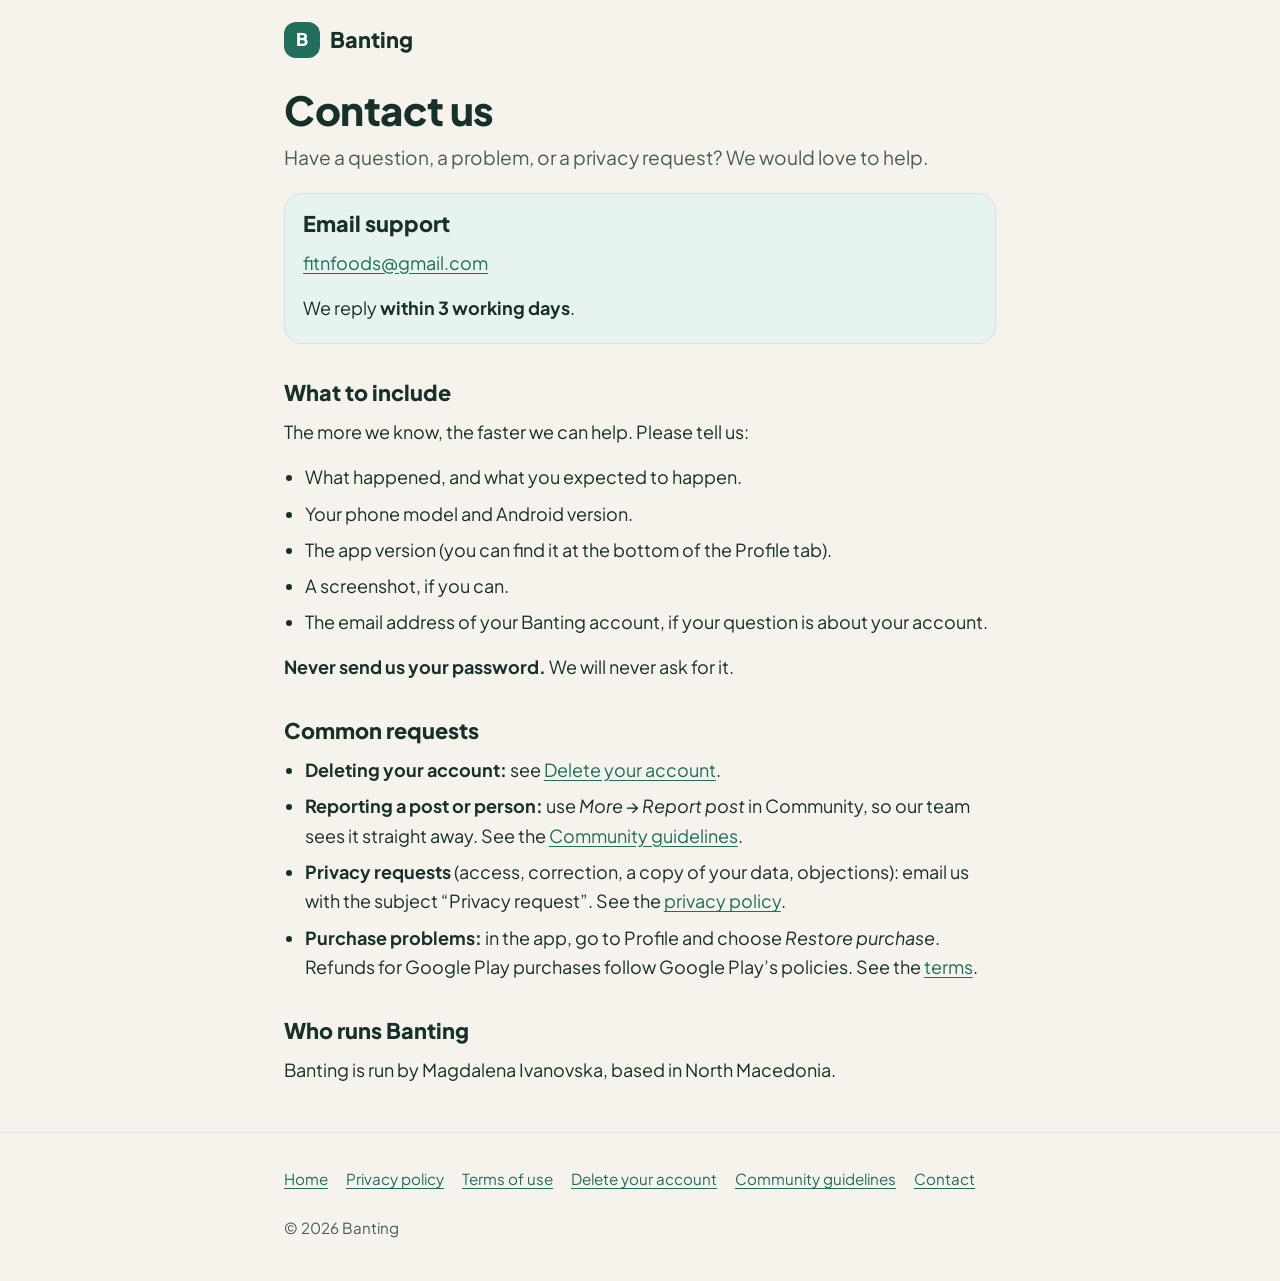
==== contact.html @ 161bb932 "Banting website: privacy policy, terms, account deletion, community guidelines, contact (drafts for " ====
<!DOCTYPE html>
<html lang="en-GB">
<head>
  <meta charset="utf-8">
  <meta name="viewport" content="width=device-width, initial-scale=1">
  <title>Contact Banting support</title>
  <meta name="description" content="How to contact Banting support, what to include in your message, and how quickly we reply.">
  <meta name="theme-color" content="#F6F3EC">
  <link rel="preconnect" href="https://fonts.googleapis.com">
  <link rel="preconnect" href="https://fonts.gstatic.com" crossorigin>
  <link rel="stylesheet" href="https://fonts.googleapis.com/css2?family=Plus+Jakarta+Sans:wght@400;500;600;700;800&amp;display=swap">
  <link rel="stylesheet" href="banting.css">
</head>
<body>
  <a class="skip" href="#main">Skip to content</a>
  <header class="site-header">
    <div class="wrap">
      <a class="brand" href="index.html"><span class="brand-mark" aria-hidden="true">B</span>Banting</a>
    </div>
  </header>
  <main id="main" class="wrap">

    <h1>Contact us</h1>
    <p class="lead">Have a question, a problem, or a privacy request? We would love to help.</p>

    <div class="callout">
      <h2>Email support</h2>
      <p><a href="mailto:fitnfoods@gmail.com">fitnfoods@gmail.com</a></p>
      <p>We reply <strong>within 3 working days</strong>.</p>
    </div>

    <h2>What to include</h2>
    <p>The more we know, the faster we can help. Please tell us:</p>
    <ul>
      <li>What happened, and what you expected to happen.</li>
      <li>Your phone model and Android version.</li>
      <li>The app version (you can find it at the bottom of the Profile tab).</li>
      <li>A screenshot, if you can.</li>
      <li>The email address of your Banting account, if your question is about your account.</li>
    </ul>
    <p><strong>Never send us your password.</strong> We will never ask for it.</p>

    <h2>Common requests</h2>
    <ul>
      <li><strong>Deleting your account:</strong> see <a href="delete-account.html">Delete your account</a>.</li>
      <li><strong>Reporting a post or person:</strong> use <em>More</em> &rarr; <em>Report post</em> in Community, so our team sees it straight away. See the <a href="community-guidelines.html">Community guidelines</a>.</li>
      <li><strong>Privacy requests</strong> (access, correction, a copy of your data, objections): email us with the subject &ldquo;Privacy request&rdquo;. See the <a href="privacy.html#rights">privacy policy</a>.</li>
      <li><strong>Purchase problems:</strong> in the app, go to Profile and choose <em>Restore purchase</em>. Refunds for Google Play purchases follow Google Play&rsquo;s policies. See the <a href="terms.html#purchase">terms</a>.</li>
    </ul>

    <h2>Who runs Banting</h2>
    <p>Banting is run by Magdalena Ivanovska, based in North Macedonia.</p>
  </main>
  <footer class="site-footer">
    <div class="wrap">
      <nav aria-label="Site pages">
        <ul>
      <li><a href="index.html">Home</a></li>
      <li><a href="privacy.html">Privacy policy</a></li>
      <li><a href="terms.html">Terms of use</a></li>
      <li><a href="delete-account.html">Delete your account</a></li>
      <li><a href="community-guidelines.html">Community guidelines</a></li>
      <li><a href="contact.html">Contact</a></li>
        </ul>
      </nav>
      <p>&copy; 2026 Banting</p>
    </div>
  </footer>
</body>
</html>
---- banting.css ----
/* Banting website – one shared stylesheet. Light theme only. */
:root {
  --bg: #F6F3EC;
  --ink: #17312A;
  --muted: #4A5E57;
  --brand: #1F6F5C;
  --brand-dark: #15513F;
  --mint: #E7F3EE;
  --card: #FFFFFF;
  --line: #E1E7E3;
  --radius: 18px;
}
*, *::before, *::after { box-sizing: border-box; }
html { -webkit-text-size-adjust: 100%; }
body {
  margin: 0;
  background: var(--bg);
  color: var(--ink);
  font-family: "Plus Jakarta Sans", system-ui, -apple-system, "Segoe UI", Roboto, sans-serif;
  font-size: 1.0625rem;
  line-height: 1.65;
}
.skip {
  position: absolute; left: 16px; top: -60px;
  background: var(--brand); color: #fff; padding: 10px 16px; border-radius: 10px; z-index: 10;
}
.skip:focus { top: 12px; }
.wrap { width: 100%; max-width: 760px; margin: 0 auto; padding: 0 16px; }

/* Header */
.site-header { padding: 18px 0 6px; }
.brand {
  display: inline-flex; align-items: center; gap: 10px; min-height: 44px;
  font-weight: 800; font-size: 1.35rem; color: var(--ink); text-decoration: none;
}
.brand-mark {
  width: 36px; height: 36px; border-radius: 12px; background: var(--brand); color: #fff;
  display: inline-flex; align-items: center; justify-content: center; font-size: 1.1rem;
}

/* Text */
h1 { font-size: 2rem; line-height: 1.2; font-weight: 800; margin: 18px 0 8px; letter-spacing: -0.01em; }
h2 { font-size: 1.35rem; line-height: 1.3; font-weight: 800; margin: 2.2rem 0 0.6rem; scroll-margin-top: 16px; }
h3 { font-size: 1.1rem; font-weight: 700; margin: 1.5rem 0 0.4rem; }
p, ul, ol { margin: 0 0 1rem; }
ul, ol { padding-left: 1.3rem; }
li { margin-bottom: 0.4rem; }
a { color: var(--brand); text-underline-offset: 3px; }
a:hover { color: var(--brand-dark); }
a:focus-visible, button:focus-visible { outline: 3px solid var(--brand); outline-offset: 3px; border-radius: 6px; }
.lead { font-size: 1.2rem; color: var(--muted); margin-bottom: 1.2rem; }
.meta { color: var(--muted); font-size: 0.95rem; margin-bottom: 1.4rem; }
.draft-note {
  background: var(--mint); border: 1.5px solid var(--line); border-radius: 14px;
  padding: 12px 16px; font-size: 0.95rem; color: var(--muted); margin: 0 0 1.4rem;
}

/* Cards and callouts */
.card {
  background: var(--card); border: 1.5px solid var(--line); border-radius: var(--radius);
  padding: 18px 18px 6px; margin: 0 0 1rem;
}
.callout {
  background: var(--mint); border: 1.5px solid #CFE5DC; border-radius: var(--radius);
  padding: 16px 18px 4px; margin: 1.2rem 0;
}
.callout h2, .callout h3 { margin-top: 0; }
.badge {
  display: inline-block; background: var(--brand); color: #fff; font-weight: 700;
  padding: 8px 16px; border-radius: 999px; font-size: 0.95rem; margin: 4px 0 18px;
}
.btn {
  display: inline-flex; align-items: center; justify-content: center; min-height: 48px;
  background: var(--brand); color: #fff; font-weight: 700; text-decoration: none;
  padding: 10px 22px; border-radius: 14px; margin-bottom: 1rem;
}
.btn:hover { background: var(--brand-dark); color: #fff; }

/* Link list on the home page */
.link-grid { list-style: none; padding: 0; margin: 0 0 1.5rem; display: grid; gap: 10px; }
.link-grid li { margin: 0; }
.link-grid a {
  display: block; min-height: 44px; background: var(--card); border: 1.5px solid var(--line);
  border-radius: 16px; padding: 14px 18px; text-decoration: none; color: var(--ink);
}
.link-grid a:hover { border-color: var(--brand); }
.link-grid strong { display: block; color: var(--brand); font-size: 1.05rem; }
.link-grid span { color: var(--muted); font-size: 0.95rem; }

/* Table of contents */
.toc { background: var(--card); border: 1.5px solid var(--line); border-radius: var(--radius); padding: 14px 18px; margin: 0 0 1.5rem; }
.toc p { font-weight: 700; margin: 0 0 6px; }
.toc ol { margin: 0; columns: 1; }
.toc a { display: inline-block; min-height: 28px; }

/* Tables: stacked cards on phones, real table on wide screens */
.table-wrap { margin: 0 0 1.4rem; }
table { width: 100%; border-collapse: collapse; font-size: 0.95rem; }
table, tbody { display: block; }
thead { position: absolute; left: -9999px; }
tr { display: block; background: var(--card); border: 1.5px solid var(--line); border-radius: 14px; padding: 10px 14px; margin-bottom: 10px; }
td, th { display: block; text-align: left; padding: 4px 0; vertical-align: top; }
td::before { content: attr(data-label); display: block; font-size: 0.78rem; font-weight: 800; text-transform: uppercase; letter-spacing: 0.04em; color: var(--muted); }
td:first-child { font-weight: 600; }

/* Placeholder highlight – DELETE this block at launch, once every [[PLACEHOLDER]] is replaced. */

/* Footer */
.site-footer { margin-top: 3rem; border-top: 1.5px solid var(--line); padding: 24px 0 40px; font-size: 0.95rem; color: var(--muted); }
.site-footer ul { list-style: none; padding: 0; margin: 0 0 14px; display: flex; flex-wrap: wrap; gap: 0 18px; }
.site-footer li { margin: 0; }
.site-footer a { display: inline-block; min-height: 44px; line-height: 44px; }
.site-footer p { margin: 0; }

@media (min-width: 700px) {
  body { font-size: 1.125rem; }
  .wrap { padding: 0 24px; }
  h1 { font-size: 2.5rem; }
  .toc ol { columns: 2; column-gap: 28px; }
  thead { position: static; }
  table { display: table; }
  tbody { display: table-row-group; }
  tr { display: table-row; background: none; border: 0; padding: 0; margin: 0; }
  th, td { display: table-cell; padding: 10px 12px; border-bottom: 1.5px solid var(--line); }
  th { background: var(--mint); font-size: 0.85rem; text-transform: uppercase; letter-spacing: 0.04em; color: var(--muted); }
  td::before { display: none; }
  .table-wrap { background: var(--card); border: 1.5px solid var(--line); border-radius: 14px; overflow: hidden; }
  tr:last-child td { border-bottom: 0; }
}
.first { margin-top: 0; }
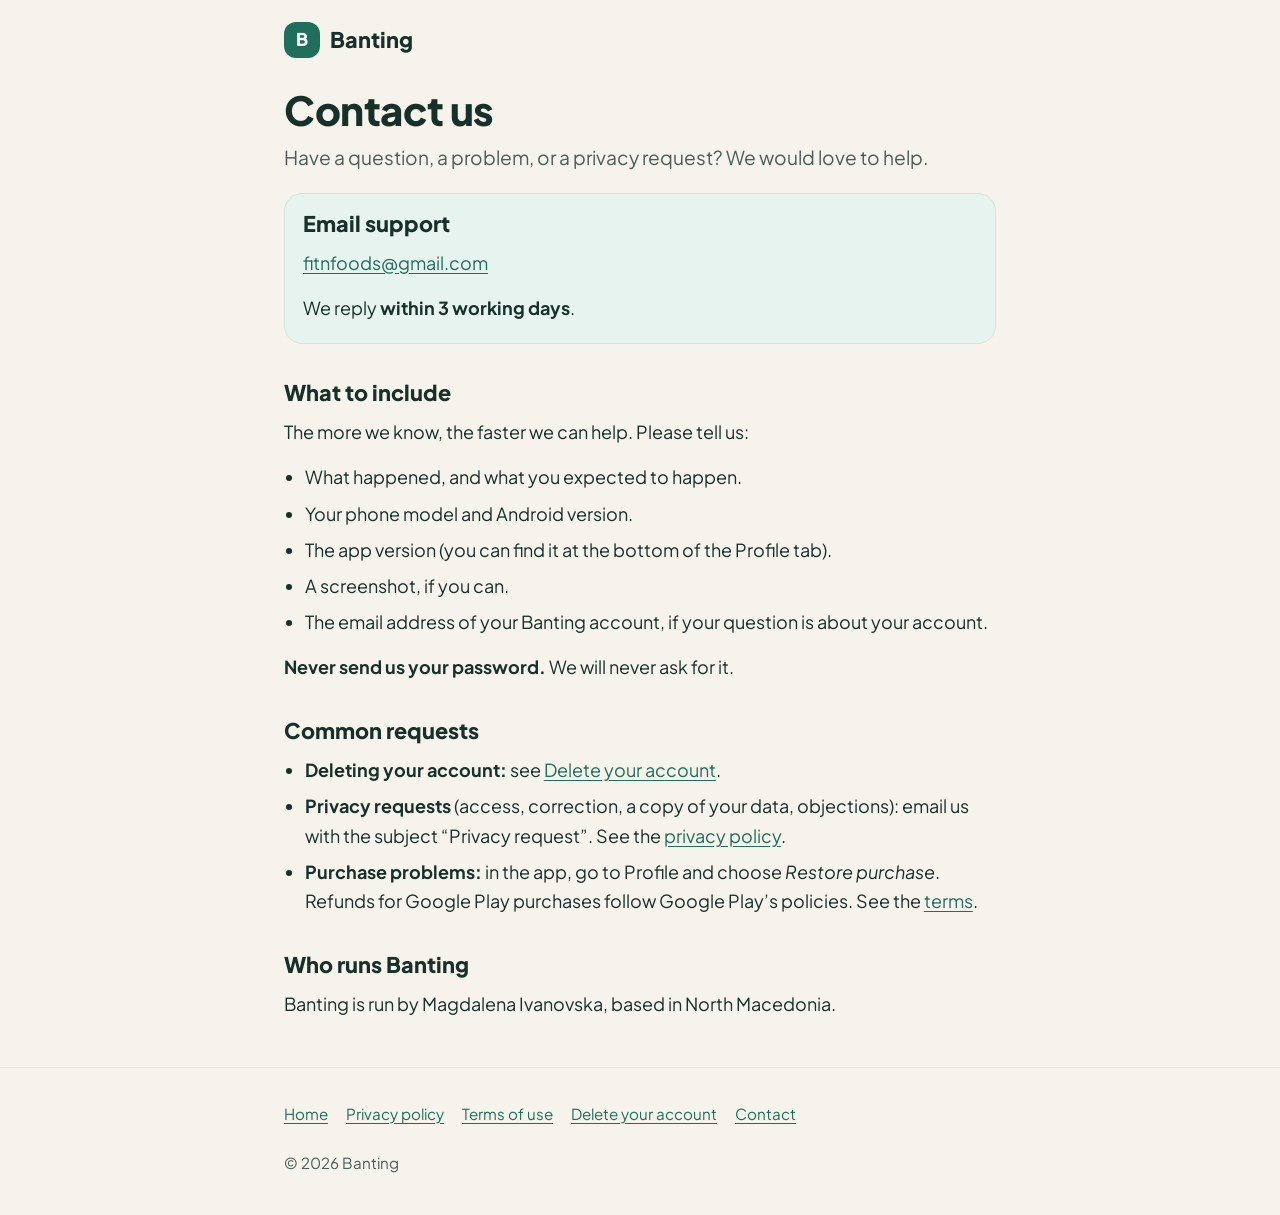
==== commit c1368715: "Remove Community from website and policies Co-Authored-By: Claude Opus 5.5 <noreply@anthropic.com> C" ====
--- a/contact.html
+++ b/contact.html
@@ -43,7 +43,6 @@
     <h2>Common requests</h2>
     <ul>
       <li><strong>Deleting your account:</strong> see <a href="delete-account.html">Delete your account</a>.</li>
-      <li><strong>Reporting a post or person:</strong> use <em>More</em> &rarr; <em>Report post</em> in Community, so our team sees it straight away. See the <a href="community-guidelines.html">Community guidelines</a>.</li>
       <li><strong>Privacy requests</strong> (access, correction, a copy of your data, objections): email us with the subject &ldquo;Privacy request&rdquo;. See the <a href="privacy.html#rights">privacy policy</a>.</li>
       <li><strong>Purchase problems:</strong> in the app, go to Profile and choose <em>Restore purchase</em>. Refunds for Google Play purchases follow Google Play&rsquo;s policies. See the <a href="terms.html#purchase">terms</a>.</li>
     </ul>
@@ -59,7 +58,6 @@
       <li><a href="privacy.html">Privacy policy</a></li>
       <li><a href="terms.html">Terms of use</a></li>
       <li><a href="delete-account.html">Delete your account</a></li>
-      <li><a href="community-guidelines.html">Community guidelines</a></li>
       <li><a href="contact.html">Contact</a></li>
         </ul>
       </nav>
